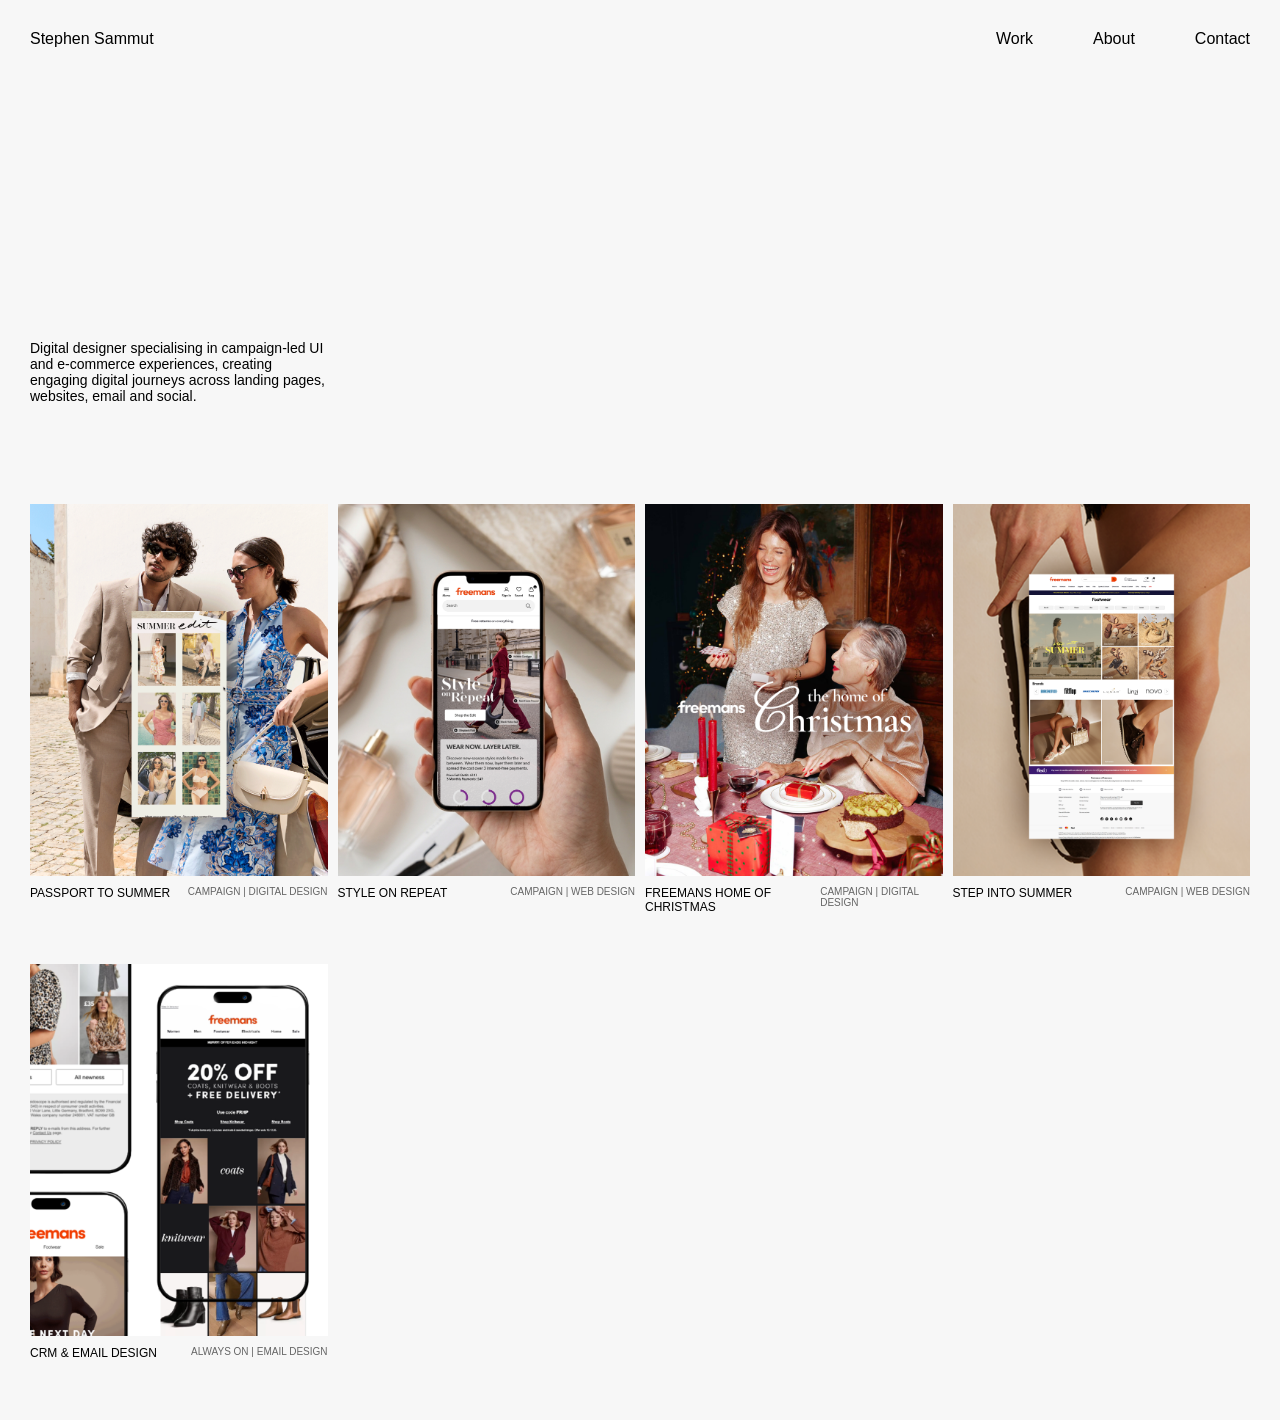
==== index.html @ 2c81e156 "Modify case study container class and fix newline Updated the class attribute of the case study cont" ====
<!DOCTYPE html>
<html lang="en">

<head>
  <meta charset="UTF-8">
  <meta name="viewport" content="width=device-width, initial-scale=1.0">
  <meta name="description"
    content="Stephen Sammut is a digital designer specialising in campaign-led UI and e-commerce experiences.">
  <meta name="author" content="Stephen Sammut">
  <link rel="stylesheet" href="stephenSitev2.css">
  <title>Stephen Sammut | Digital Designer</title>
</head>

<body>

  <div class="webpage">

    <header class="top-homepage">

      <div class="logo">
        Stephen Sammut
      </div>

      <button class="menu-toggle" id="menuToggle">
        ☰
      </button>

      <nav id="mobileMenu">
        <a href="#">Work</a>
        <a href="#">About</a>
        <a href="#">Contact</a>
      </nav>

    </header>

    <div class="grid-container">
      <div class="grid-container-2">
        <div class="intro-copy">
          <p>Digital designer specialising in campaign-led UI and e-commerce experiences, creating engaging digital
            journeys across landing pages, websites, email and social.</p>
        </div>
      </div>
    </div>


    <main class="grid-container">

      <div class="grid-container-2">


        <div class="case-study-container">
          <a href="PassporttosummerCasestudy.html">
            <img src="imgs/ProjectCard_1_PTS_v3.gif" alt="">
          </a>
          <div class="project-copy-content">
            <div class="project-name">PASSPORT TO SUMMER</div>
            <div class="project-name-span">CAMPAIGN | DIGITAL DESIGN</div>
          </div>
        </div>

        <div class="case-study-container">
          <a href="StyleonrepeatCasestudy.html">
            <img src="imgs/ProjectCard_3_SOR.png" alt="">
          </a>
          <div class="project-copy-content">
            <div class="project-name">STYLE ON REPEAT</div>
            <div class="project-name-span">CAMPAIGN | WEB DESIGN</div>
          </div>
        </div>

        <div class="case-study-container">
          <a href="StyleonrepeatCasestudy.html">
            <img src="imgs/ProjectCard_5_XMAS_.png" alt="">
          </a>
          <div class="project-copy-content">
            <div class="project-name">FREEMANS HOME OF CHRISTMAS</div>
            <div class="project-name-span">CAMPAIGN | DIGITAL DESIGN</div>
          </div>
        </div>

        <div class="case-study-container">
          <a href="StepintosummerCasestudy.html">
            <img src="imgs/ProjectCard_2_SIS_.png" alt="">
          </a>
          <div class="project-copy-content">
            <div class="project-name">STEP INTO SUMMER</div>
            <div class="project-name-span">CAMPAIGN | WEB DESIGN</div>
          </div>
        </div>

        <div class="case-study-container ">
          <a href="Crmemailcasestudy.html">
            <img src="imgs/ProjectCard_4_EMAIL.png" alt="">
          </a>
          <div class="project-copy-content">
            <div class="project-name">CRM & EMAIL DESIGN</div>
            <div class="project-name-span">ALWAYS ON | EMAIL DESIGN</div>
          </div>
        </div>
      </div>
    </main>


  </div>
  <script src="script.js"></script>
</body>

</html>
---- stephenSitev2.css ----
* {
    box-sizing: border-box;
    margin: 0;
    padding: 0;
}

body {
    font-family: Arial, sans-serif;
    background-color: #f7f7f7;
}



.webpage {
    width: 100%;
    min-height: 100vh;
    padding: 20px;
}


/* -------------------------
   HEADER
------------------------- */

.top-homepage {
    width: 100%;
    height: 320px;

    display: flex;
    justify-content: space-between;
    align-items: flex-start;

    padding: 10px;
}

.top-homepage.new-row {
    padding: 40px;
    height: 100%;
}

.logo {
    font-size: 16px;
}

nav {
    display: flex;
    gap: 60px;
}

nav a {
    color: #000;
    text-decoration: none;
}

.menu-toggle {
    display: none;
}


/* -------------------------
   PROJECT GRID
------------------------- */

.grid-container {
    width: 100%;
    padding: 0 10px;
}

.grid-container-2 {
    display: grid;
    grid-template-columns: repeat(4, 1fr);
    gap: 10px;
    width: 100%;
}

.grid-container-2.column-layout {
    display:flex;
    flex-direction: column;
    width: 40%;
    height: 100%;
}

.grid-container-2.two-column-layout {
    display: grid;
    grid-template-columns: repeat(2, 1fr);
    gap: 10px;
    width: 100%;
}

.video {
    width: 100%;
    height: auto;
    display: block;
}


/* -------------------------
   PROJECT
------------------------- */

.case-study-container {
    width: 100%;
    margin-bottom: 40px;   
}

.case-study-container a {
    display: block;
    color: #000;
    text-decoration: none;

}

.case-study-container img {
    display: block;
    width: 100%;
    height: 100%;
    object-fit: cover;
    
}

.case-study-container.two-rows{
    display: grid;
    grid-template-rows: 1fr 1fr;
    gap: 5px;
}






.case-study-text {
    margin-top: 8px;
    font-size: 12px;
}

.project-name {
    padding-top: 10px;
    font-size: 12px;
}

.project-name-span {
    padding-top: 10px;
    font-size: 10px;
    color: #656565;
}

.project-copy-content {
    display: flex;
    justify-content: space-between;
}



.intro-copy {
    padding-bottom: 100px;
    font-size: 14px;
}

.intro-copy.case-study-intro {
    padding-bottom: 0px;
    
}

.intro-copy.case-study-intro.new-row {
    width: 40vw;
    padding: 5%;
}


@media(min-width: 1024px){
a {
    position: relative;
    text-decoration: none;
    color: inherit;
}




a::after {
    content: "";
    position: absolute;
    left: 0;
    bottom: -4px;
    width: 100%;
    height: 1px;
    background: currentColor;
    transform: scaleX(0);
    transform-origin: left;
    transition: transform 0.4s cubic-bezier(0.16, 1, 0.3, 1);
}

a:hover::after {
    transform: scaleX(1);
}
}

@media (max-width: 1080px) {


    .project-copy-content {
        display: block;
    }
}

@media (max-width: 768px) {

    .intro-copy.case-study-intro.new-row {
    width: 100%;
    padding: 5%;
}

    .grid-container-2 {
        display: grid;
        grid-template-columns: repeat(2, 1fr);
        gap: 5px;
        width: 100%;
    }

    .menu-toggle {
        display: block;
        position: relative;
        z-index: 10;
        border: none;
        background: none;
    }

    nav {
        position: fixed;
        top: 0;
        right: 0;

        width: 7vw;
        height: 100vh;
        box-shadow: -8px 0 30px rgba(0, 0, 0, 0.08);

        background: #fff;

        display: flex;
        flex-direction: column;
        justify-content: center;
        align-items: flex-start;

        padding: 80px;

        transform: translateX(100%);

        transition:
            transform 0.7s cubic-bezier(0.76, 0, 0.24, 1);
    }


    nav.open {
        transform: translateX(0);
    }
}



@media (max-width: 600px) {

    .intro-copy.case-study-intro.new-row {
    width: 100%;
    padding: 2%;
  padding-bottom: 6%
}

    .grid-container{
        padding-bottom: 5%;
    }

    .grid-container-2 {
        display: grid;
        grid-template-columns: repeat(1, 1fr);


    }

    .top-homepage {
        height: 230px;
    }

    .grid-container-2.two-column-layout{
        display: grid;
        grid-template-columns: repeat(1, 1fr);
        
    }

    .grid-container-2.column-layout {
        width: 100%;
    }

    .top-homepage.new-row {
        padding: 0;
    }

    .case-study-container {
        margin-bottom: 5px;
    }
}



@media (max-width: 462px) {
    .project-copy-content {
        display: block;
    }

    .intro-copy.case-study-intro {
        padding-bottom: 0px;
        font-size: 0.889rem;
        line-height: 1.1rem;
    }

    .case-study-container{
        padding-bottom: 5%;
    }

    .project-name-span {
        padding-top: 5px;
    
    }
}
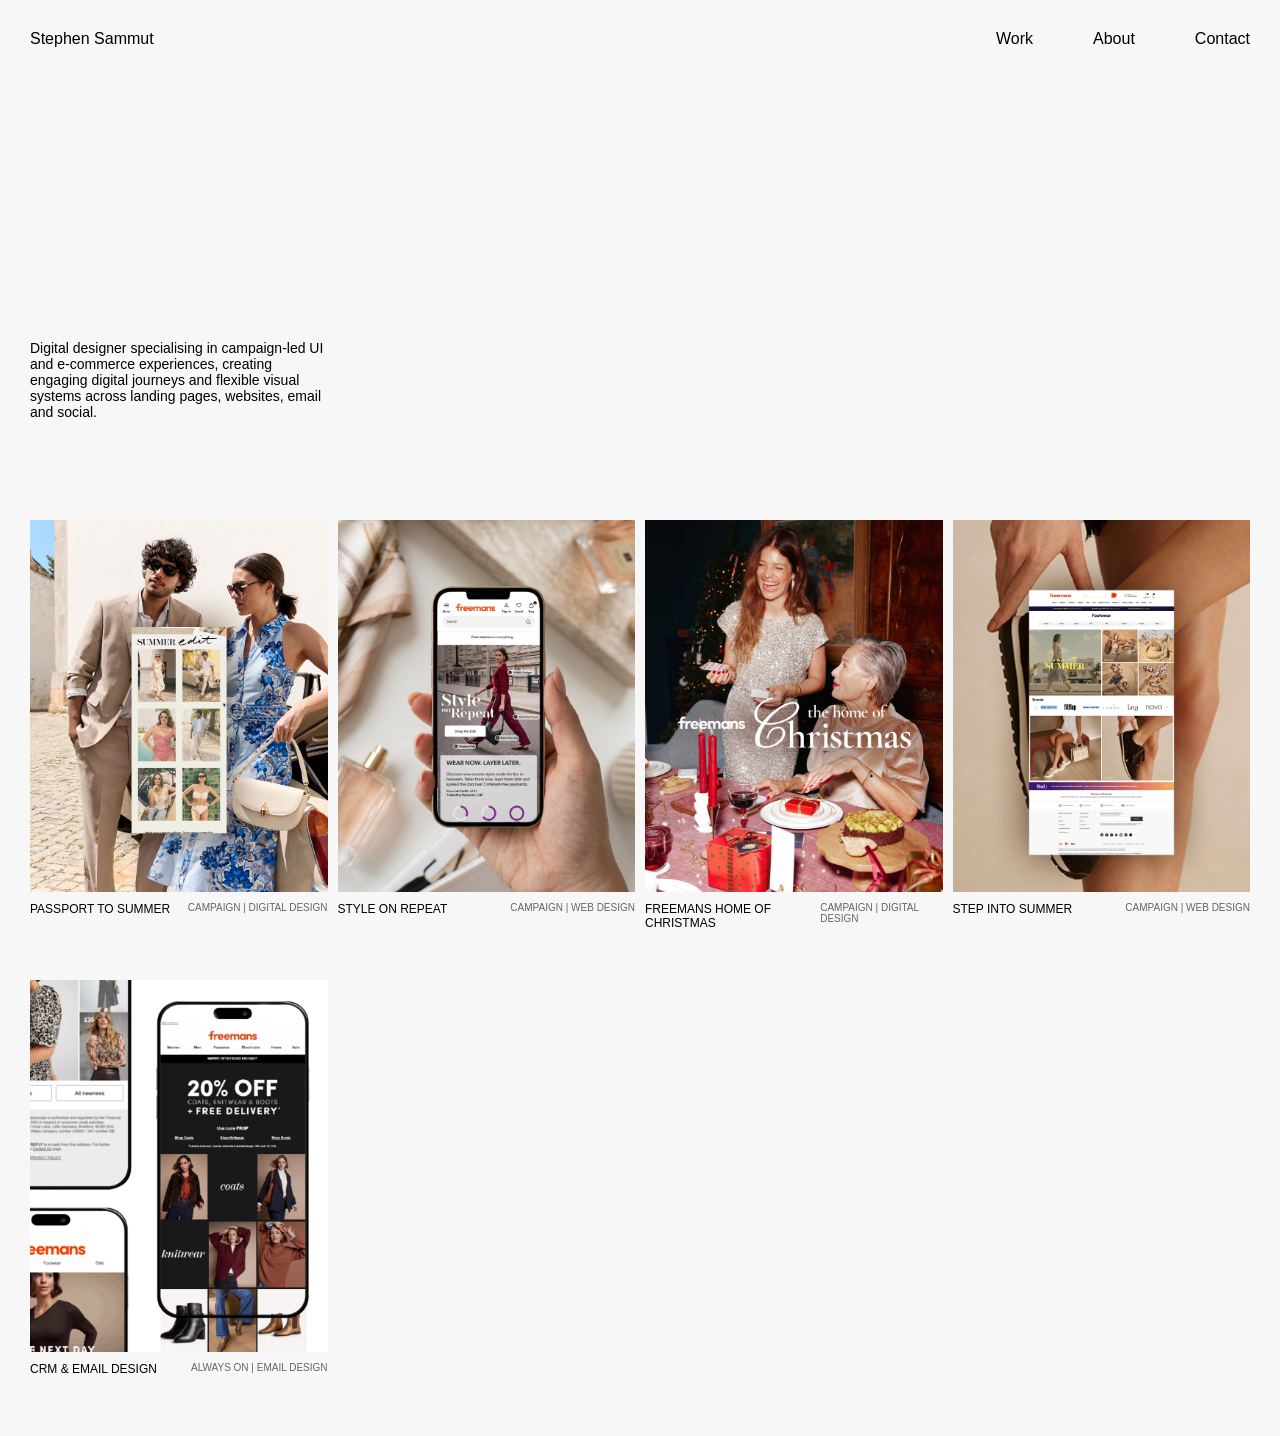
==== commit edcfd38e: "Update index.html" ====
--- a/index.html
+++ b/index.html
@@ -1,108 +1,96 @@
-<!DOCTYPE html>
+<!doctype html>
 <html lang="en">
+  <head>
+    <meta charset="UTF-8" />
+    <meta name="viewport" content="width=device-width, initial-scale=1.0" />
+    <meta
+      name="description"
+      content="Stephen Sammut is a digital designer specialising in campaign-led UI and e-commerce experiences."
+    />
+    <meta name="author" content="Stephen Sammut" />
+    <link rel="stylesheet" href="stephenSitev2.css" />
+    <title>Stephen Sammut | Digital Designer</title>
+  </head>
 
-<head>
-  <meta charset="UTF-8">
-  <meta name="viewport" content="width=device-width, initial-scale=1.0">
-  <meta name="description"
-    content="Stephen Sammut is a digital designer specialising in campaign-led UI and e-commerce experiences.">
-  <meta name="author" content="Stephen Sammut">
-  <link rel="stylesheet" href="stephenSitev2.css">
-  <title>Stephen Sammut | Digital Designer</title>
-</head>
+  <body>
+    <div class="webpage">
+      <header class="top-homepage">
+        <div class="logo">Stephen Sammut</div>
 
-<body>
+        <button class="menu-toggle" id="menuToggle">☰</button>
 
-  <div class="webpage">
+        <nav id="mobileMenu">
+          <a href="#">Work</a>
+          <a href="#">About</a>
+          <a href="#">Contact</a>
+        </nav>
+      </header>
 
-    <header class="top-homepage">
+      <div class="grid-container">
+        <div class="grid-container-2">
+          <div class="intro-copy">
+            <p>
+              Digital designer specialising in campaign-led UI and e-commerce experiences, creating engaging digital journeys and flexible visual systems across landing pages, websites, email and social.
 
-      <div class="logo">
-        Stephen Sammut
-      </div>
-
-      <button class="menu-toggle" id="menuToggle">
-        ☰
-      </button>
-
-      <nav id="mobileMenu">
-        <a href="#">Work</a>
-        <a href="#">About</a>
-        <a href="#">Contact</a>
-      </nav>
-
-    </header>
-
-    <div class="grid-container">
-      <div class="grid-container-2">
-        <div class="intro-copy">
-          <p>Digital designer specialising in campaign-led UI and e-commerce experiences, creating engaging digital
-            journeys across landing pages, websites, email and social.</p>
-        </div>
-      </div>
-    </div>
-
-
-    <main class="grid-container">
-
-      <div class="grid-container-2">
-
-
-        <div class="case-study-container">
-          <a href="PassporttosummerCasestudy.html">
-            <img src="imgs/ProjectCard_1_PTS_v3.gif" alt="">
-          </a>
-          <div class="project-copy-content">
-            <div class="project-name">PASSPORT TO SUMMER</div>
-            <div class="project-name-span">CAMPAIGN | DIGITAL DESIGN</div>
-          </div>
-        </div>
-
-        <div class="case-study-container">
-          <a href="StyleonrepeatCasestudy.html">
-            <img src="imgs/ProjectCard_3_SOR.png" alt="">
-          </a>
-          <div class="project-copy-content">
-            <div class="project-name">STYLE ON REPEAT</div>
-            <div class="project-name-span">CAMPAIGN | WEB DESIGN</div>
-          </div>
-        </div>
-
-        <div class="case-study-container">
-          <a href="StyleonrepeatCasestudy.html">
-            <img src="imgs/ProjectCard_5_XMAS_.png" alt="">
-          </a>
-          <div class="project-copy-content">
-            <div class="project-name">FREEMANS HOME OF CHRISTMAS</div>
-            <div class="project-name-span">CAMPAIGN | DIGITAL DESIGN</div>
-          </div>
-        </div>
-
-        <div class="case-study-container">
-          <a href="StepintosummerCasestudy.html">
-            <img src="imgs/ProjectCard_2_SIS_.png" alt="">
-          </a>
-          <div class="project-copy-content">
-            <div class="project-name">STEP INTO SUMMER</div>
-            <div class="project-name-span">CAMPAIGN | WEB DESIGN</div>
-          </div>
-        </div>
-
-        <div class="case-study-container ">
-          <a href="Crmemailcasestudy.html">
-            <img src="imgs/ProjectCard_4_EMAIL.png" alt="">
-          </a>
-          <div class="project-copy-content">
-            <div class="project-name">CRM & EMAIL DESIGN</div>
-            <div class="project-name-span">ALWAYS ON | EMAIL DESIGN</div>
+            </p>
           </div>
         </div>
       </div>
-    </main>
 
+      <main class="grid-container">
+        <div class="grid-container-2">
+          <div class="case-study-container">
+            <a href="PassporttosummerCasestudy.html">
+              <img src="imgs/ProjectCard_1_PTS_v3.gif" alt="" />
+            </a>
+            <div class="project-copy-content">
+              <div class="project-name">PASSPORT TO SUMMER</div>
+              <div class="project-name-span">CAMPAIGN | DIGITAL DESIGN</div>
+            </div>
+          </div>
 
-  </div>
-  <script src="script.js"></script>
-</body>
+          <div class="case-study-container">
+            <a href="Styleonrepeat.html">
+              <img src="imgs/ProjectCard_3_SOR.png" alt="" />
+            </a>
+            <div class="project-copy-content">
+              <div class="project-name">STYLE ON REPEAT</div>
+              <div class="project-name-span">CAMPAIGN | WEB DESIGN</div>
+            </div>
+          </div>
 
+          <div class="case-study-container">
+            <a href="StyleonrepeatCasestudy.html">
+              <img src="imgs/ProjectCard_5_XMAS_.png" alt="" />
+            </a>
+            <div class="project-copy-content">
+              <div class="project-name">FREEMANS HOME OF CHRISTMAS</div>
+              <div class="project-name-span">CAMPAIGN | DIGITAL DESIGN</div>
+            </div>
+          </div>
+
+          <div class="case-study-container">
+            <a href="StepintosummerCasestudy.html">
+              <img src="imgs/ProjectCard_2_SIS_.png" alt="" />
+            </a>
+            <div class="project-copy-content">
+              <div class="project-name">STEP INTO SUMMER</div>
+              <div class="project-name-span">CAMPAIGN | WEB DESIGN</div>
+            </div>
+          </div>
+
+          <div class="case-study-container">
+            <a href="Crmemailcasestudy.html">
+              <img src="imgs/ProjectCard_4_EMAIL.png" alt="" />
+            </a>
+            <div class="project-copy-content">
+              <div class="project-name">CRM & EMAIL DESIGN</div>
+              <div class="project-name-span">ALWAYS ON | EMAIL DESIGN</div>
+            </div>
+          </div>
+        </div>
+      </main>
+    </div>
+    <script src="script.js"></script>
+  </body>
 </html>
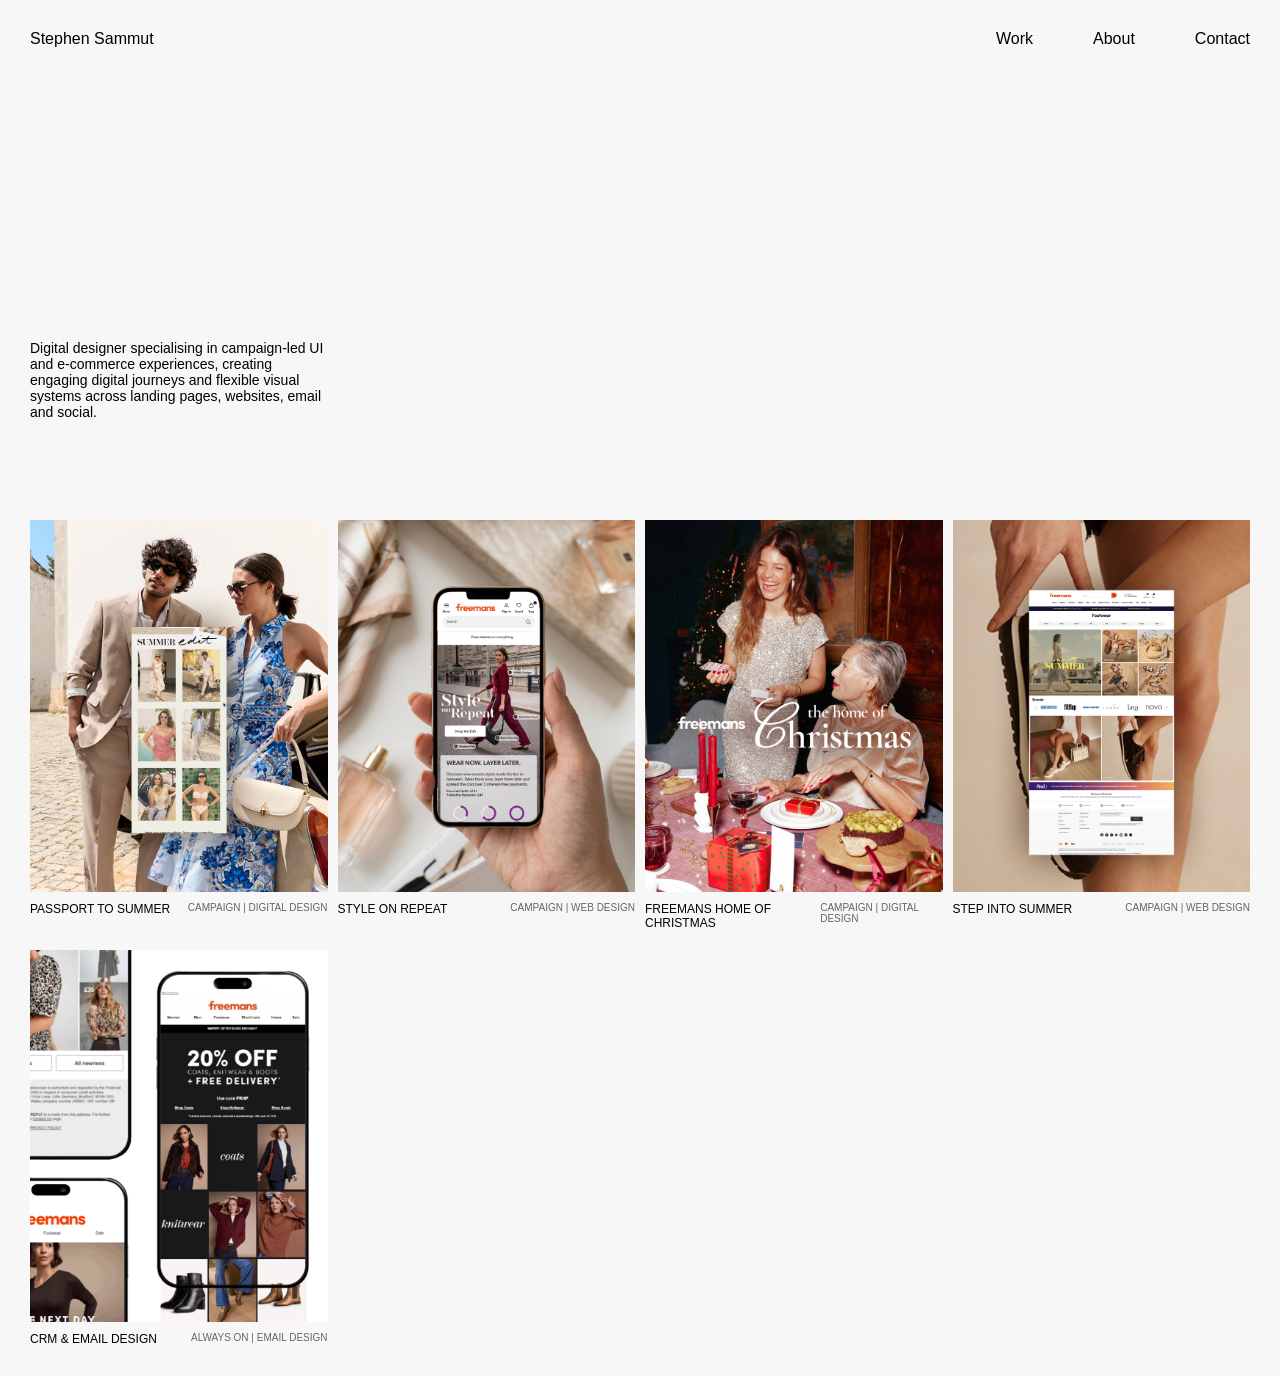
==== commit 9e4ba382: "Fix link case for Styleonrepeat.html" ====
--- a/index.html
+++ b/index.html
@@ -50,7 +50,7 @@
           </div>
 
           <div class="case-study-container">
-            <a href="Styleonrepeat.html">
+            <a href="styleonrepeat.html">
               <img src="imgs/ProjectCard_3_SOR.png" alt="" />
             </a>
             <div class="project-copy-content">
--- a/stephenSitev2.css
+++ b/stephenSitev2.css
@@ -1,20 +1,47 @@
 * {
-    box-sizing: border-box;
-    margin: 0;
-    padding: 0;
+  box-sizing: border-box;
+  margin: 0;
+  padding: 0;
 }
 
 body {
-    font-family: Arial, sans-serif;
-    background-color: #f7f7f7;
+  font-family: Arial, sans-serif;
+  background-color: #f7f7f7;
 }
 
 
 
 .webpage {
-    width: 100%;
-    min-height: 100vh;
-    padding: 20px;
+  width: 100%;
+  min-height: 100vh;
+  padding: 20px;
+}
+
+/* CASE STUDY LINK */
+
+.case-study-link {
+    display: inline-flex;
+    align-items: center;
+    gap: 8px;
+    text-decoration: none;
+    color: inherit;
+    font-size: 16px;
+    transition: gap 0.3s ease;
+    padding-top: 10px;
+}
+
+.case-study-link .arrow {
+    font-size: 20px;
+    line-height: 1;
+    transition: transform 0.3s ease;
+}
+
+.case-study-link:hover {
+    gap: 12px;
+}
+
+.case-study-link:hover .arrow {
+    transform: translate(2px, -2px);
 }
 
 
@@ -23,162 +50,146 @@
 ------------------------- */
 
 .top-homepage {
-    width: 100%;
-    height: 320px;
-
-    display: flex;
-    justify-content: space-between;
-    align-items: flex-start;
-
-    padding: 10px;
+  width: 100%;
+  height: 320px;
+
+  display: flex;
+  justify-content: space-between;
+  align-items: flex-start;
+
+  padding: 10px;
 }
 
 .top-homepage.new-row {
-    padding: 40px;
-    height: 100%;
+  padding: 40px;
+  height: 100%;
 }
 
 .logo {
-    font-size: 16px;
+  font-size: 16px;
 }
 
 nav {
-    display: flex;
-    gap: 60px;
+  display: flex;
+  gap: 60px;
 }
 
 nav a {
-    color: #000;
-    text-decoration: none;
+  color: #000;
+  text-decoration: none;
 }
 
 .menu-toggle {
-    display: none;
-}
-
+  display: none;
+}
 
 /* -------------------------
    PROJECT GRID
 ------------------------- */
 
 .grid-container {
-    width: 100%;
-    padding: 0 10px;
+  width: 100%;
+  padding: 0 10px;
 }
 
 .grid-container-2 {
-    display: grid;
-    grid-template-columns: repeat(4, 1fr);
-    gap: 10px;
-    width: 100%;
+  display: grid;
+  grid-template-columns: repeat(4, 1fr);
+  gap: 10px;
+  width: 100%;
 }
 
 .grid-container-2.column-layout {
-    display:flex;
-    flex-direction: column;
-    width: 40%;
-    height: 100%;
+  display: flex;
+  flex-direction: column;
+  width: 40%;
+  height: 100%;
 }
 
 .grid-container-2.two-column-layout {
-    display: grid;
-    grid-template-columns: repeat(2, 1fr);
-    gap: 10px;
-    width: 100%;
+  display: grid;
+  grid-template-columns: repeat(2, 1fr);
+  gap: 10px;
+  width: 100%;
 }
 
 .video {
-    width: 100%;
-    height: auto;
-    display: block;
-}
-
+  width: 100%;
+  height: auto;
+  display: block;
+}
 
 /* -------------------------
    PROJECT
 ------------------------- */
 
 .case-study-container {
-    width: 100%;
-    margin-bottom: 40px;   
+  width: 100%;
+  margin-bottom: 10px; 
 }
 
 .case-study-container a {
-    display: block;
-    color: #000;
-    text-decoration: none;
-
+  display: block;
+  color: #000;
+  text-decoration: none;
 }
 
 .case-study-container img {
-    display: block;
-    width: 100%;
-    height: 100%;
-    object-fit: cover;
-    
-}
-
-.case-study-container.two-rows{
-    display: grid;
-    grid-template-rows: 1fr 1fr;
-    gap: 5px;
-}
-
-
-
-
-
+  display: block;
+  width: 100%;
+  height: 100%;
+  object-fit: cover;
+}
+
+.case-study-container.two-rows {
+  display: grid;
+  grid-template-rows: 1fr 1fr;
+  gap: 5px;
+}
 
 .case-study-text {
-    margin-top: 8px;
-    font-size: 12px;
+  margin-top: 8px;
+  font-size: 12px;
 }
 
 .project-name {
-    padding-top: 10px;
-    font-size: 12px;
+  padding-top: 10px;
+  font-size: 12px;
 }
 
 .project-name-span {
-    padding-top: 10px;
-    font-size: 10px;
-    color: #656565;
+  padding-top: 10px;
+  font-size: 10px;
+  color: #656565;
 }
 
 .project-copy-content {
-    display: flex;
-    justify-content: space-between;
-}
-
-
+  display: flex;
+  justify-content: space-between;
+}
 
 .intro-copy {
-    padding-bottom: 100px;
-    font-size: 14px;
+  padding-bottom: 100px;
+  font-size: 14px;
 }
 
 .intro-copy.case-study-intro {
-    padding-bottom: 0px;
-    
+  padding-bottom: 0px;
 }
 
 .intro-copy.case-study-intro.new-row {
-    width: 40vw;
-    padding: 5%;
-}
-
-
-@media(min-width: 1024px){
-a {
+  width: 40vw;
+  padding: 5%;
+}
+
+@media (min-width: 1024px) {
+  a {
     position: relative;
     text-decoration: none;
     color: inherit;
-}
-
-
-
-
-a::after {
+  }
+
+  a::after {
     content: "";
     position: absolute;
     left: 0;
@@ -189,136 +200,136 @@
     transform: scaleX(0);
     transform-origin: left;
     transition: transform 0.4s cubic-bezier(0.16, 1, 0.3, 1);
-}
-
-a:hover::after {
+  }
+
+  a:hover::after {
     transform: scaleX(1);
-}
+  }
 }
 
 @media (max-width: 1080px) {
-
-
-    .project-copy-content {
-        display: block;
+  .project-copy-content {
+    display: block;
+  }
+}
+
+@media (max-width: 768px) {
+
+    .grid-container-2.column-layout{
+        
+      width: 100%;
     }
-}
-
-@media (max-width: 768px) {
-
-    .intro-copy.case-study-intro.new-row {
+  .intro-copy.case-study-intro.new-row {
     width: 100%;
     padding: 5%;
-}
-
-    .grid-container-2 {
-        display: grid;
-        grid-template-columns: repeat(2, 1fr);
-        gap: 5px;
-        width: 100%;
-    }
-
-    .menu-toggle {
-        display: block;
-        position: relative;
-        z-index: 10;
-        border: none;
-        background: none;
-    }
-
-    nav {
-        position: fixed;
-        top: 0;
-        right: 0;
-
-        width: 7vw;
-        height: 100vh;
-        box-shadow: -8px 0 30px rgba(0, 0, 0, 0.08);
-
-        background: #fff;
-
-        display: flex;
-        flex-direction: column;
-        justify-content: center;
-        align-items: flex-start;
-
-        padding: 80px;
-
-        transform: translateX(100%);
-
-        transition:
-            transform 0.7s cubic-bezier(0.76, 0, 0.24, 1);
-    }
-
-
-    nav.open {
-        transform: translateX(0);
-    }
-}
-
-
+  }
+
+  .grid-container-2 {
+    display: grid;
+    grid-template-columns: repeat(2, 1fr);
+    gap: 5px;
+    width: 100%;
+  }
+
+  .menu-toggle {
+    display: block;
+    position: relative;
+    z-index: 10;
+    border: none;
+    background: none;
+  }
+
+  nav {
+    position: fixed;
+    top: 0;
+    right: 0;
+
+    width: 7vw;
+    height: 100vh;
+    box-shadow: -8px 0 30px rgba(0, 0, 0, 0.08);
+
+    background: #fff;
+
+    display: flex;
+    flex-direction: column;
+    justify-content: center;
+    align-items: flex-start;
+
+    padding: 80px;
+
+    transform: translateX(100%);
+
+    transition: transform 0.7s cubic-bezier(0.76, 0, 0.24, 1);
+  }
+
+  nav.open {
+    transform: translateX(0);
+  }
+}
 
 @media (max-width: 600px) {
-
-    .intro-copy.case-study-intro.new-row {
+  .intro-copy.case-study-intro.new-row {
     width: 100%;
     padding: 2%;
-  padding-bottom: 6%
-}
-
-    .grid-container{
-        padding-bottom: 5%;
-    }
-
-    .grid-container-2 {
-        display: grid;
-        grid-template-columns: repeat(1, 1fr);
-
-
-    }
-
-    .top-homepage {
-        height: 230px;
-    }
-
-    .grid-container-2.two-column-layout{
-        display: grid;
-        grid-template-columns: repeat(1, 1fr);
-        
-    }
-
-    .grid-container-2.column-layout {
-        width: 100%;
-    }
-
-    .top-homepage.new-row {
-        padding: 0;
-    }
-
-    .case-study-container {
-        margin-bottom: 5px;
-    }
-}
-
-
+    padding-bottom: 6%;
+  }
+
+  .grid-container {
+    padding-bottom: 5%;
+  }
+
+  .grid-container-2 {
+    display: grid;
+    grid-template-columns: repeat(1, 1fr);
+  }
+
+  .top-homepage {
+    height: 230px;
+  }
+
+  .grid-container-2.two-column-layout {
+    display: grid;
+    grid-template-columns: repeat(1, 1fr);
+  }
+
+  .grid-container-2.column-layout {
+    width: 100%;
+  }
+
+  .top-homepage.new-row {
+    padding: 0;
+  }
+
+  .case-study-container {
+    margin-bottom: 5px;
+  }
+}
 
 @media (max-width: 462px) {
-    .project-copy-content {
-        display: block;
-    }
-
-    .intro-copy.case-study-intro {
-        padding-bottom: 0px;
-        font-size: 0.889rem;
-        line-height: 1.1rem;
-    }
-
-    .case-study-container{
-        padding-bottom: 5%;
-    }
-
-    .project-name-span {
-        padding-top: 5px;
-    
-    }
-}
+
+  .padding {
+  padding: 10px;
+}
+  .project-copy-content {
+    display: block;
+  }
+
+  .intro-copy.case-study-intro {
+    padding-bottom: 0px;
+    font-size: 0.889rem;
+    line-height: 1.1rem;
+  }
+
+  .case-study-container {
+    padding-bottom: 5%;
+  }
+
+  .project-name-span {
+    padding-top: 5px;
+  }
+
+ .intro-copy.case-study-intro.new-row{
+    font-size: 0.7rem;
+    line-height: 1.1rem;
+  }
+}
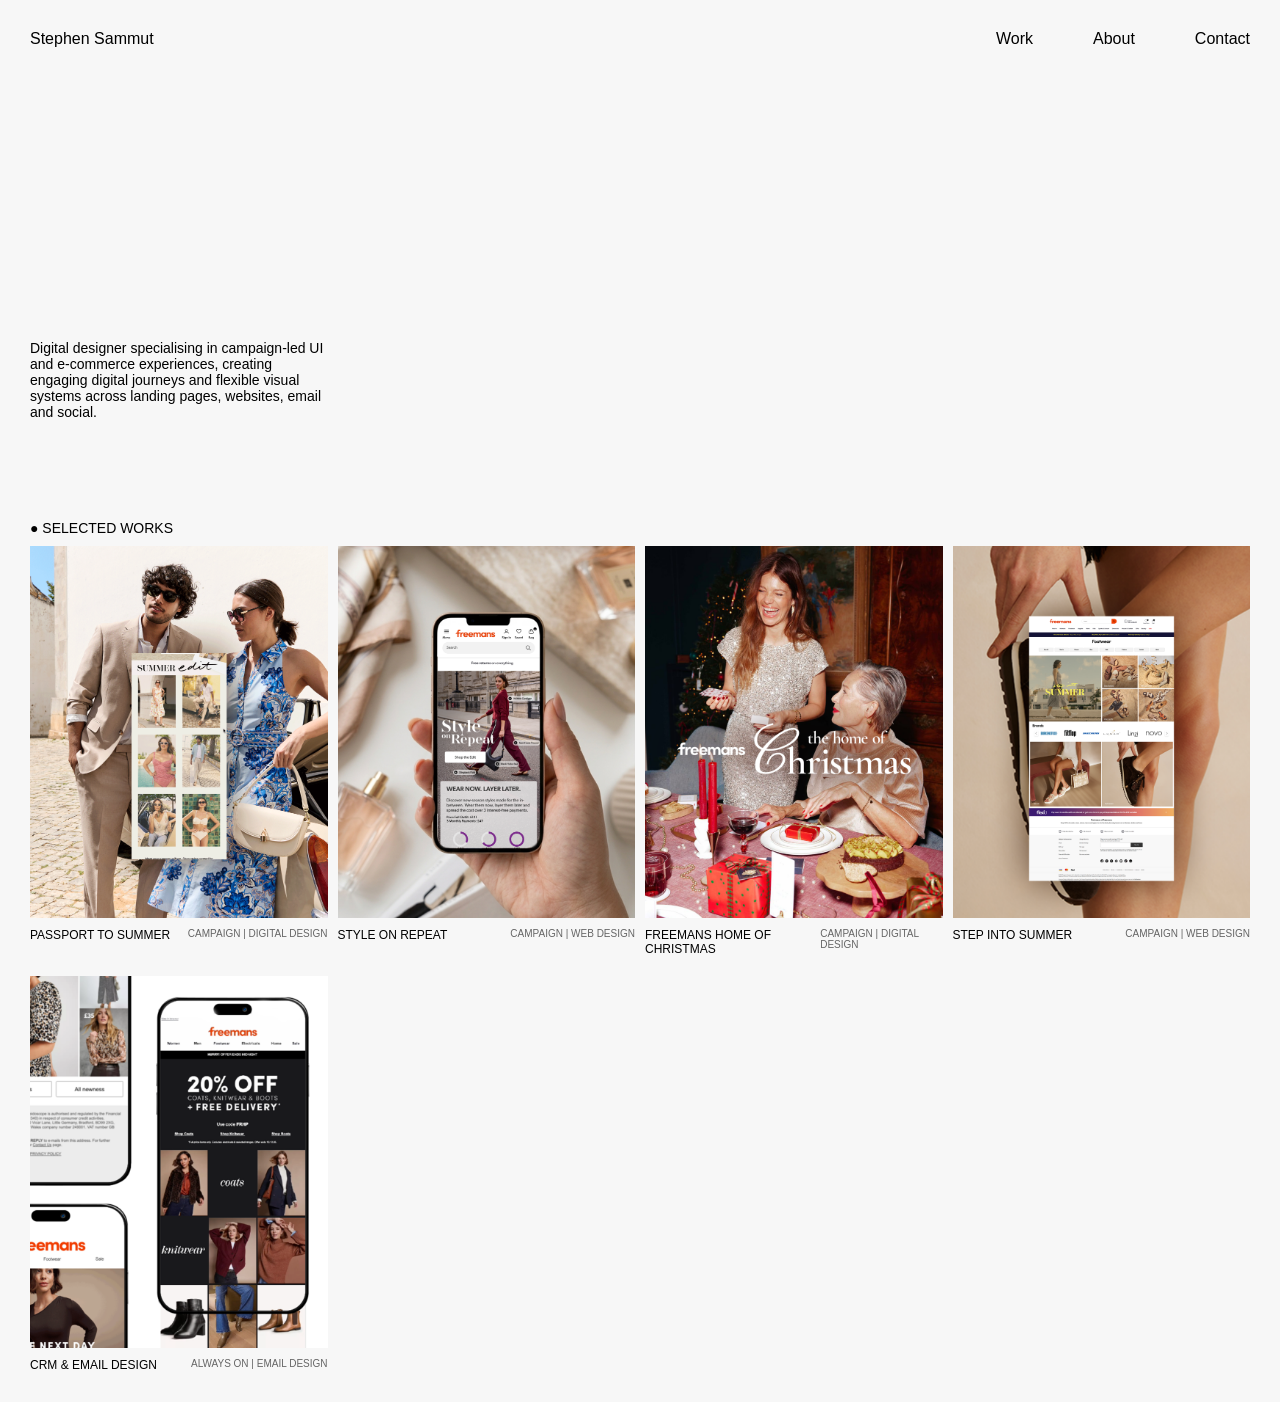
==== commit 9052accf: "Add selected works section to index.html" ====
--- a/index.html
+++ b/index.html
@@ -34,9 +34,15 @@
 
             </p>
           </div>
+
         </div>
       </div>
+ <div class="intro-copy" style="padding-bottom: 10px; padding-left: 10px;">
+            <p>
+              ● SELECTED WORKS
 
+            </p>
+          </div>
       <main class="grid-container">
         <div class="grid-container-2">
           <div class="case-study-container">
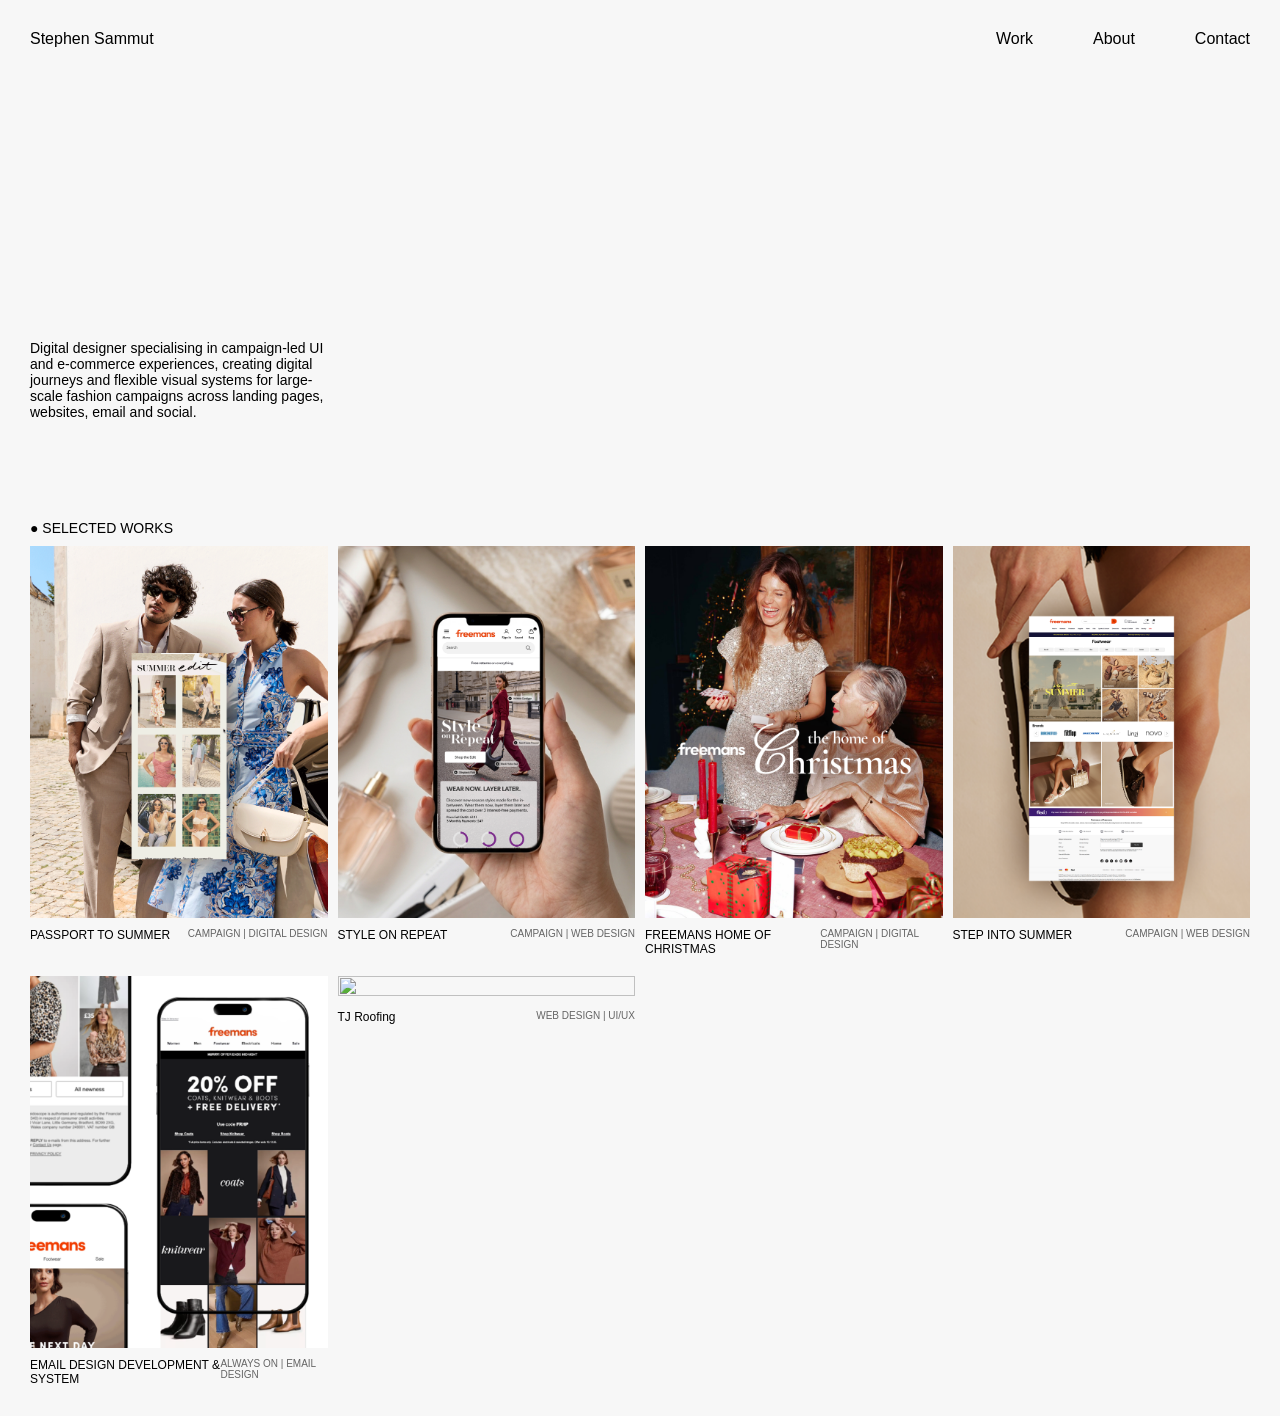
==== commit 7732a678: "Update index.html" ====
--- a/index.html
+++ b/index.html
@@ -30,7 +30,7 @@
         <div class="grid-container-2">
           <div class="intro-copy">
             <p>
-              Digital designer specialising in campaign-led UI and e-commerce experiences, creating engaging digital journeys and flexible visual systems across landing pages, websites, email and social.
+             Digital designer specialising in campaign-led UI and e-commerce experiences, creating digital journeys and flexible visual systems for large-scale fashion campaigns across landing pages, websites, email and social.
 
             </p>
           </div>
@@ -66,7 +66,7 @@
           </div>
 
           <div class="case-study-container">
-            <a href="StyleonrepeatCasestudy.html">
+            <a href="Christmas.html">
               <img src="imgs/ProjectCard_5_XMAS_.png" alt="" />
             </a>
             <div class="project-copy-content">
@@ -76,7 +76,7 @@
           </div>
 
           <div class="case-study-container">
-            <a href="StepintosummerCasestudy.html">
+            <a href="stepintosummer.html">
               <img src="imgs/ProjectCard_2_SIS_.png" alt="" />
             </a>
             <div class="project-copy-content">
@@ -90,8 +90,18 @@
               <img src="imgs/ProjectCard_4_EMAIL.png" alt="" />
             </a>
             <div class="project-copy-content">
-              <div class="project-name">CRM & EMAIL DESIGN</div>
+              <div class="project-name">EMAIL DESIGN DEVELOPMENT & SYSTEM</div>
               <div class="project-name-span">ALWAYS ON | EMAIL DESIGN</div>
+            </div>
+          </div>
+
+           <div class="case-study-container">
+            <a href="tjroofing.html">
+              <img src="imgs/ProjectCard_6_TJ_.png" alt="" />
+            </a>
+            <div class="project-copy-content">
+              <div class="project-name">TJ Roofing</div>
+              <div class="project-name-span">WEB DESIGN | UI/UX</div>
             </div>
           </div>
         </div>
--- a/stephenSitev2.css
+++ b/stephenSitev2.css
@@ -9,6 +9,11 @@
   background-color: #f7f7f7;
 }
 
+h2 {
+  font-size: 24px;
+  margin-bottom: 10px;
+}
+
 
 
 .webpage {
@@ -20,28 +25,28 @@
 /* CASE STUDY LINK */
 
 .case-study-link {
-    display: inline-flex;
-    align-items: center;
-    gap: 8px;
-    text-decoration: none;
-    color: inherit;
-    font-size: 16px;
-    transition: gap 0.3s ease;
-    padding-top: 10px;
+  display: inline-flex;
+  align-items: center;
+  gap: 8px;
+  text-decoration: none;
+  color: inherit;
+  font-size: 16px;
+  transition: gap 0.3s ease;
+  padding-top: 10px;
 }
 
 .case-study-link .arrow {
-    font-size: 20px;
-    line-height: 1;
-    transition: transform 0.3s ease;
+  font-size: 20px;
+  line-height: 1;
+  transition: transform 0.3s ease;
 }
 
 .case-study-link:hover {
-    gap: 12px;
+  gap: 12px;
 }
 
 .case-study-link:hover .arrow {
-    transform: translate(2px, -2px);
+  transform: translate(2px, -2px);
 }
 
 
@@ -123,9 +128,17 @@
    PROJECT
 ------------------------- */
 
+.one-col-layout {
+  display: flex;
+  flex-direction: column;
+  width: 71%;
+  height: 100%;
+  margin: 0 auto;
+}
+
 .case-study-container {
   width: 100%;
-  margin-bottom: 10px; 
+  margin-bottom: 10px;
 }
 
 .case-study-container a {
@@ -181,6 +194,8 @@
   width: 40vw;
   padding: 5%;
 }
+
+
 
 @media (min-width: 1024px) {
   a {
@@ -215,10 +230,11 @@
 
 @media (max-width: 768px) {
 
-    .grid-container-2.column-layout{
-        
-      width: 100%;
-    }
+  .grid-container-2.column-layout {
+
+    width: 100%;
+  }
+
   .intro-copy.case-study-intro.new-row {
     width: 100%;
     padding: 5%;
@@ -307,15 +323,23 @@
 
 @media (max-width: 462px) {
 
+  .one-col-layout {
+    width: 100%;
+    position: absolute;
+    top: 137%;
+    left: 0%;
+  }
+
   .padding {
-  padding: 10px;
-}
+    padding: 10px;
+  }
+
   .project-copy-content {
     display: block;
   }
 
   .intro-copy.case-study-intro {
-    padding-bottom: 0px;
+    padding-bottom: 10px;
     font-size: 0.889rem;
     line-height: 1.1rem;
   }
@@ -328,7 +352,7 @@
     padding-top: 5px;
   }
 
- .intro-copy.case-study-intro.new-row{
+  .intro-copy.case-study-intro.new-row {
     font-size: 0.7rem;
     line-height: 1.1rem;
   }
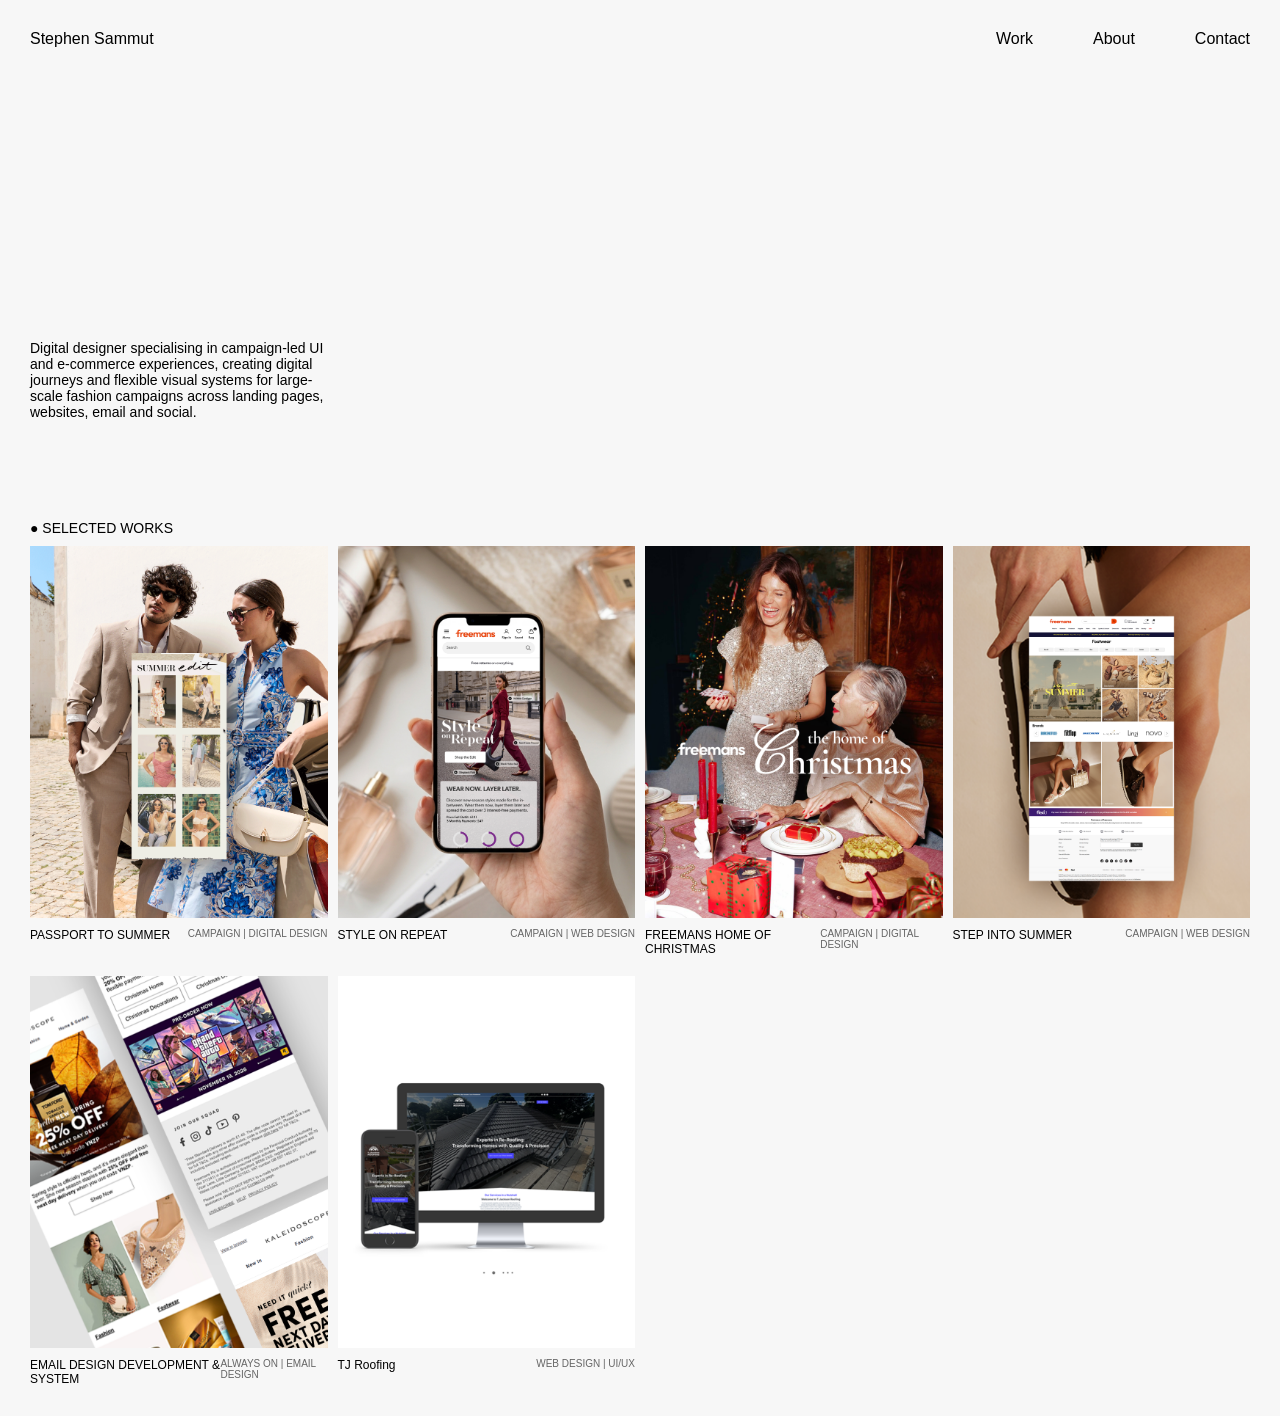
==== commit 5e8a1ad0: "Update index.html" ====
--- a/index.html
+++ b/index.html
@@ -9,6 +9,7 @@
     />
     <meta name="author" content="Stephen Sammut" />
     <link rel="stylesheet" href="stephenSitev2.css" />
+    <link href="https://db.onlinewebfonts.com/c/d1a580023d40c546276decde1c711e60?family=SuisseIntl-Bold" rel="stylesheet">
     <title>Stephen Sammut | Digital Designer</title>
   </head>
 
@@ -108,5 +109,6 @@
       </main>
     </div>
     <script src="script.js"></script>
+   
   </body>
 </html>
